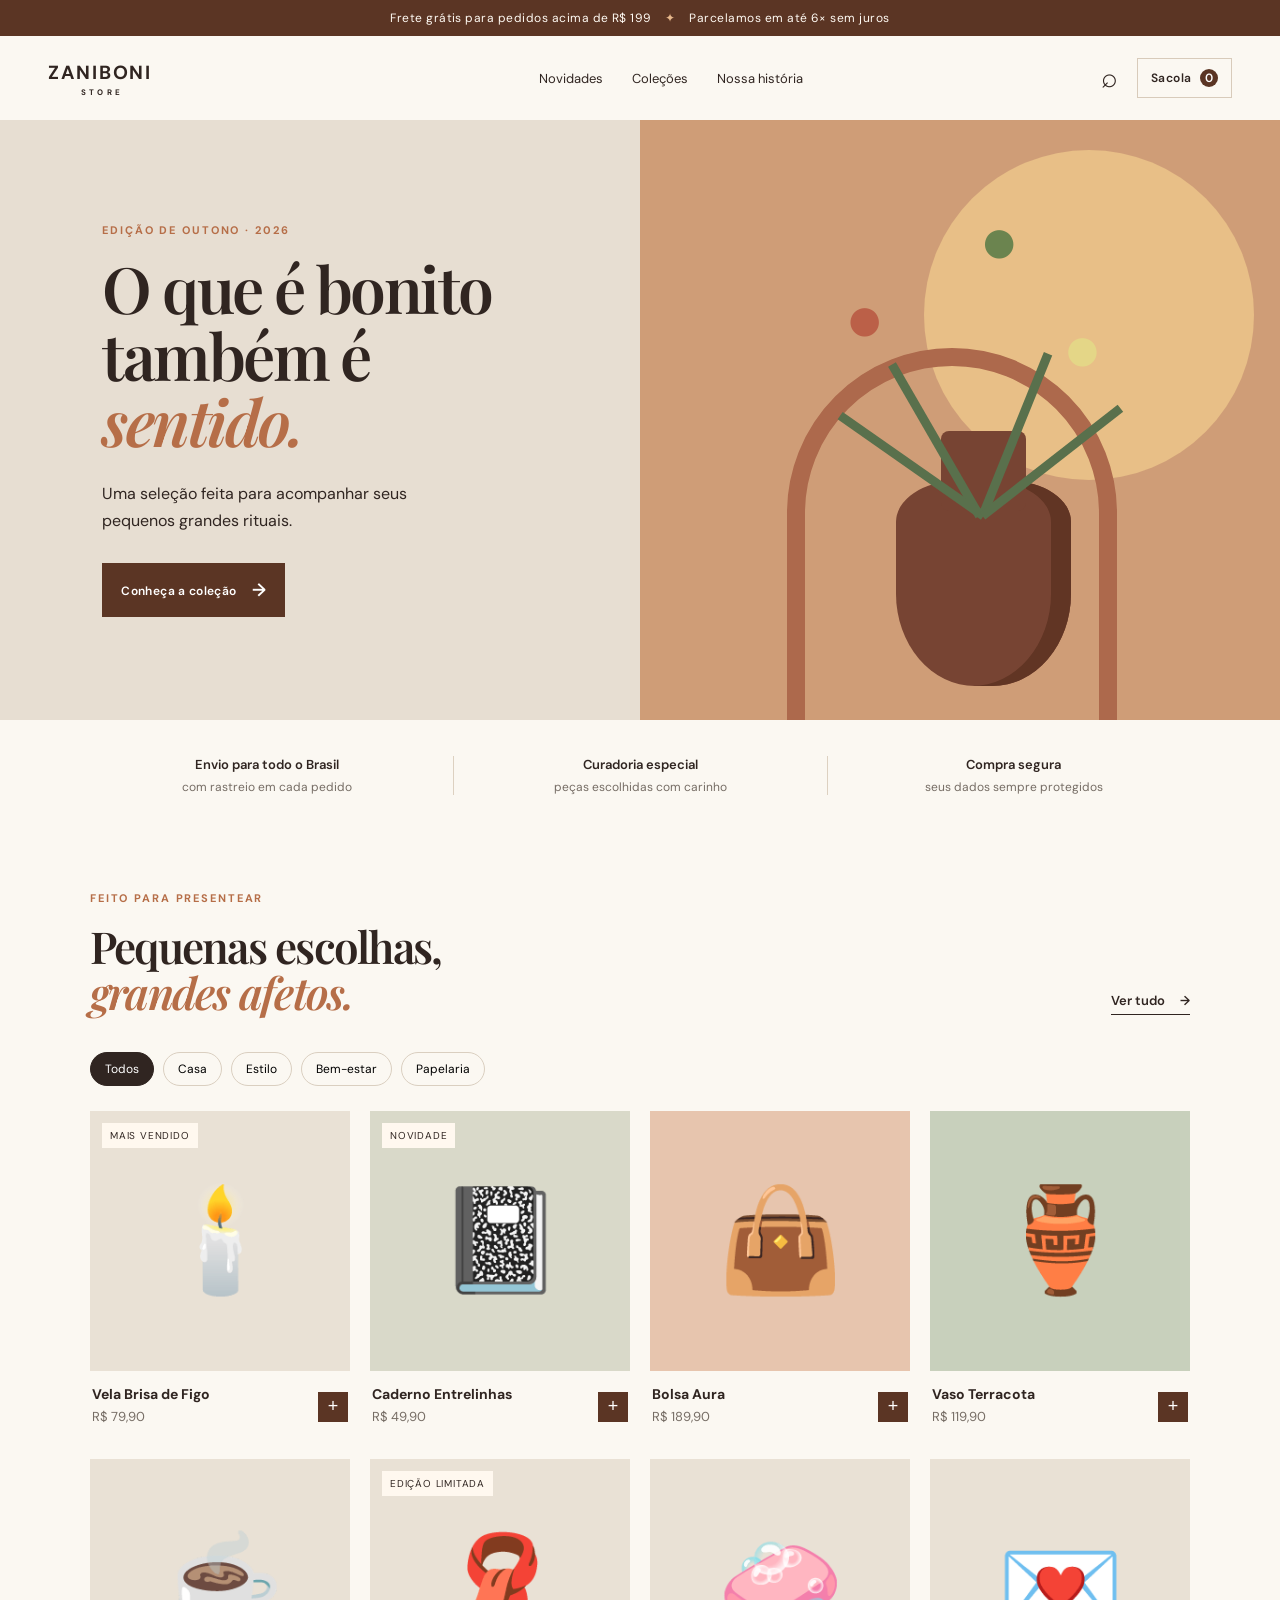
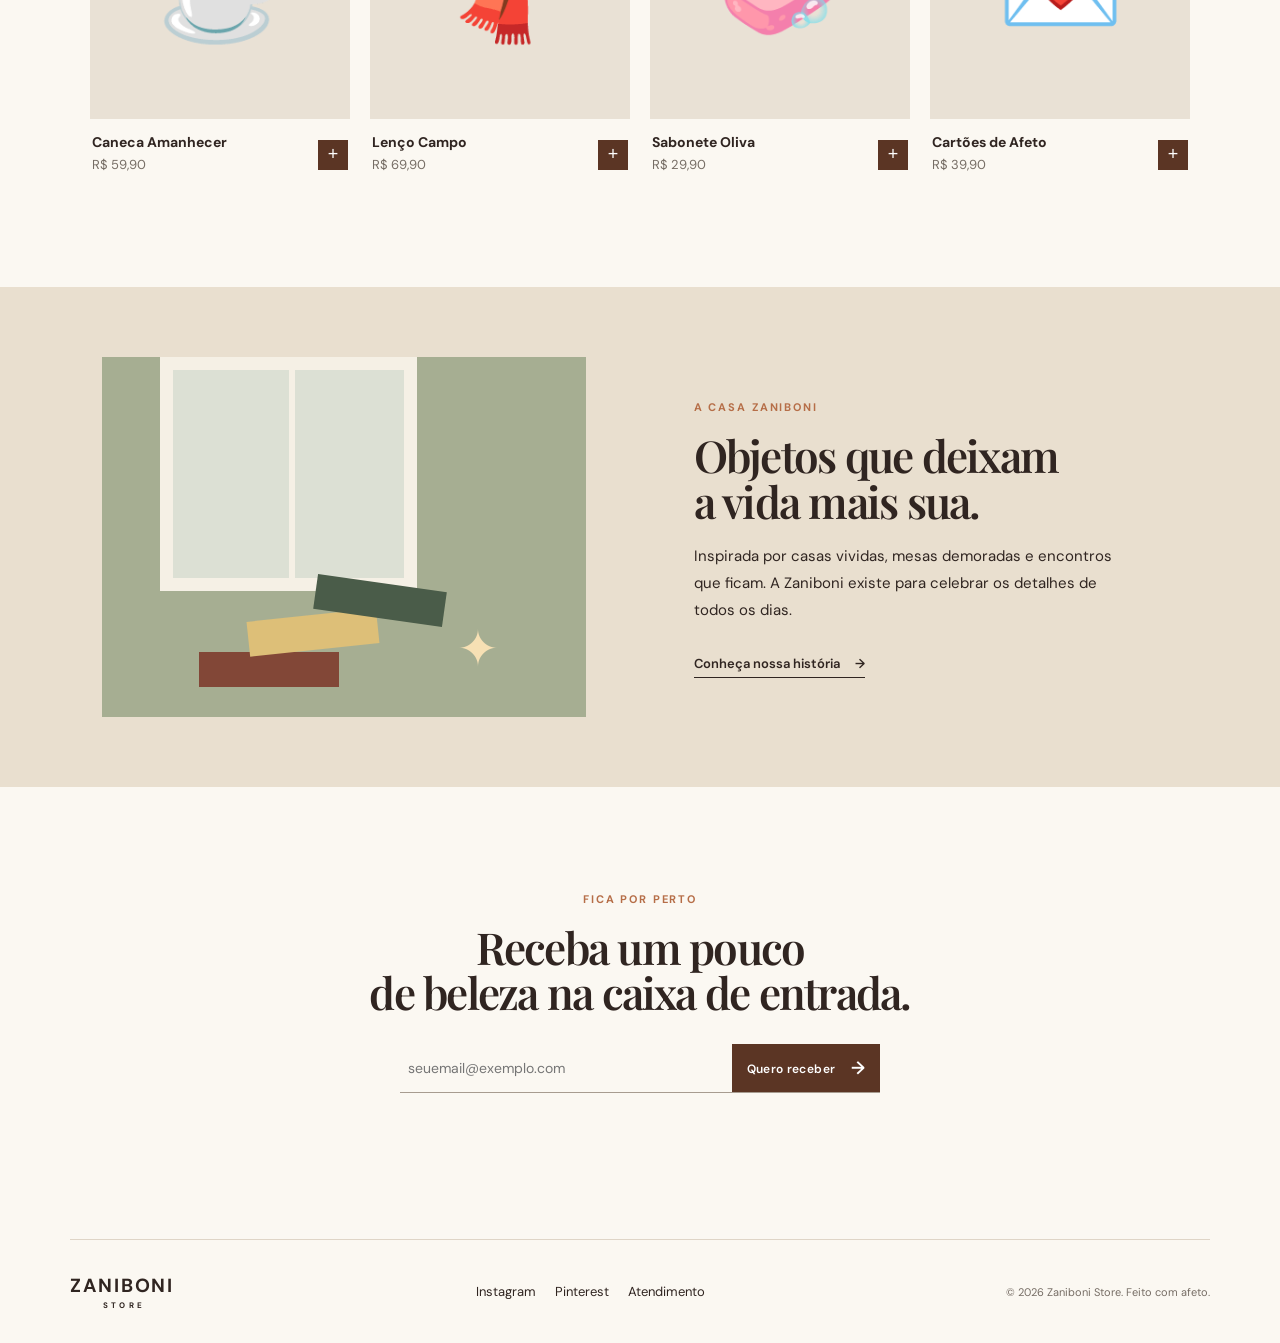
==== index.html @ 6d9a8d6b "feat: criar vitrine Zaniboni Store" ====
<!doctype html>
<html lang="pt-BR">
<head>
  <meta charset="utf-8" />
  <meta name="viewport" content="width=device-width, initial-scale=1" />
  <meta name="theme-color" content="#5a3524" />
  <title>Zaniboni Store — detalhes que contam histórias</title>
  <meta name="description" content="Uma curadoria de objetos, estilo e presentes para tornar o cotidiano especial." />
  <link rel="preconnect" href="https://fonts.googleapis.com" />
  <link rel="preconnect" href="https://fonts.gstatic.com" crossorigin />
  <link href="https://fonts.googleapis.com/css2?family=DM+Sans:wght@400;500;600;700&family=Playfair+Display:ital,wght@0,600;0,700;1,600&display=swap" rel="stylesheet" />
  <link rel="stylesheet" href="styles.css" />
</head>
<body>
  <div class="announcement">Frete grátis para pedidos acima de R$ 199 <span>✦</span> Parcelamos em até 6× sem juros</div>
  <header>
    <a class="brand" href="#inicio" aria-label="Zaniboni Store, início">ZANIBONI<span>STORE</span></a>
    <nav aria-label="Navegação principal"><a href="#novidades">Novidades</a><a href="#colecao">Coleções</a><a href="#sobre">Nossa história</a></nav>
    <div class="header-actions">
      <button class="icon-button" id="searchButton" aria-label="Buscar produtos">⌕</button>
      <button class="cart-button" id="cartButton" aria-label="Abrir carrinho">Sacola <span id="cartCount">0</span></button>
    </div>
  </header>
  <main id="inicio">
    <section class="hero">
      <div class="hero-copy"><p class="eyebrow">EDIÇÃO DE OUTONO · 2026</p><h1>O que é bonito<br />também é <em>sentido.</em></h1><p>Uma seleção feita para acompanhar seus pequenos grandes rituais.</p><a class="button" href="#novidades">Conheça a coleção <span>→</span></a></div>
      <div class="hero-art" aria-label="Vaso com flores estilizado"><div class="sun"></div><div class="arch"></div><div class="vase"><i></i><i></i><i></i><i></i></div><span class="leaf leaf-one">●</span><span class="leaf leaf-two">●</span><span class="leaf leaf-three">●</span></div>
    </section>
    <section class="promise"><div><b>Envio para todo o Brasil</b><span>com rastreio em cada pedido</span></div><div><b>Curadoria especial</b><span>peças escolhidas com carinho</span></div><div><b>Compra segura</b><span>seus dados sempre protegidos</span></div></section>
    <section class="catalog" id="novidades"><div class="section-heading"><div><p class="eyebrow">FEITO PARA PRESENTEAR</p><h2>Pequenas escolhas,<br /><em>grandes afetos.</em></h2></div><button class="text-button" id="allButton">Ver tudo <span>→</span></button></div>
      <div class="filters" aria-label="Filtros de categoria"><button class="filter active" data-category="todos">Todos</button><button class="filter" data-category="casa">Casa</button><button class="filter" data-category="estilo">Estilo</button><button class="filter" data-category="bem-estar">Bem-estar</button><button class="filter" data-category="papelaria">Papelaria</button></div>
      <div class="products" id="productGrid"></div>
    </section>
    <section class="editorial" id="colecao"><div class="editorial-art"><div class="window"></div><div class="book b1"></div><div class="book b2"></div><div class="book b3"></div><div class="cup">✦</div></div><div><p class="eyebrow">A CASA ZANIBONI</p><h2>Objetos que deixam<br />a vida mais sua.</h2><p>Inspirada por casas vividas, mesas demoradas e encontros que ficam. A Zaniboni existe para celebrar os detalhes de todos os dias.</p><a class="line-link" href="#sobre">Conheça nossa história <span>→</span></a></div></section>
    <section class="newsletter" id="sobre"><p class="eyebrow">FICA POR PERTO</p><h2>Receba um pouco<br />de beleza na caixa de entrada.</h2><form id="newsletterForm"><label class="sr-only" for="email">Seu melhor e-mail</label><input id="email" type="email" required placeholder="seuemail@exemplo.com" /><button class="button" type="submit">Quero receber <span>→</span></button></form><p class="form-message" id="formMessage" role="status"></p></section>
  </main>
  <footer><a class="brand" href="#inicio">ZANIBONI<span>STORE</span></a><div><a href="#">Instagram</a><a href="#">Pinterest</a><a href="#">Atendimento</a></div><small>© 2026 Zaniboni Store. Feito com afeto.</small></footer>
  <aside class="cart-panel" id="cartPanel" aria-label="Sacola de compras" aria-hidden="true"><div class="cart-head"><h2>Sua sacola</h2><button class="close" id="closeCart" aria-label="Fechar">×</button></div><div class="cart-items" id="cartItems"></div><div class="cart-empty" id="cartEmpty">Sua sacola ainda está vazia.<br /><button class="line-link" id="continueShopping">Continuar comprando →</button></div><div class="cart-footer" id="cartFooter"><div><span>Subtotal</span><strong id="cartTotal">R$ 0,00</strong></div><button class="button checkout" id="checkoutButton">Finalizar pedido <span>→</span></button></div></aside><div class="overlay" id="overlay"></div>
  <dialog id="searchDialog"><form method="dialog"><button class="close" aria-label="Fechar">×</button><label for="searchInput">O que você procura?</label><input id="searchInput" placeholder="Ex.: vela, caderno, bolsa" autocomplete="off" /><div id="searchResults" class="search-results"></div></form></dialog>
  <script src="script.js"></script>
</body>
</html>
---- styles.css ----
:root{--ink:#302521;--paper:#fbf8f2;--sand:#e9dfcf;--clay:#b66e48;--wine:#5b3524;--sage:#9ca18c}*{box-sizing:border-box}html{scroll-behavior:smooth}body{margin:0;background:var(--paper);color:var(--ink);font-family:'DM Sans',sans-serif}.announcement{background:var(--wine);color:#fffaf3;text-align:center;padding:10px;font-size:12px;letter-spacing:.04em}.announcement span{margin:0 10px;color:#e7b88c}header{height:84px;max-width:1240px;margin:auto;display:flex;align-items:center;justify-content:space-between;padding:0 28px}.brand{font-weight:700;letter-spacing:.1em;color:var(--ink);text-decoration:none;font-size:19px}.brand span{display:block;font-size:8px;letter-spacing:.41em;text-align:center;margin:2px 0 0 4px}nav{display:flex;gap:29px;margin-left:95px}nav a,footer a{color:inherit;text-decoration:none;font-size:13px}.header-actions{display:flex;align-items:center;gap:13px}.icon-button,.cart-button,.close{background:none;border:0;color:var(--ink);cursor:pointer}.icon-button{font-size:28px;font-family:serif;line-height:1}.cart-button{font:600 12px 'DM Sans';letter-spacing:.04em;border:1px solid #d8cbbb;padding:10px 13px}.cart-button span{background:var(--wine);color:white;border-radius:50%;display:inline-grid;place-items:center;width:18px;height:18px;margin-left:5px}.hero{min-height:548px;display:grid;grid-template-columns:1fr 1fr;background:#e7ded2}.hero-copy{padding:103px max(8vw,40px)}.eyebrow{font-size:11px;letter-spacing:.17em;font-weight:700;color:var(--clay);margin:0 0 18px}h1,h2{font:600 clamp(38px,5vw,72px)/1.04 'Playfair Display',serif;letter-spacing:-.04em;margin:0}h1 em,h2 em{color:var(--clay);font-weight:600}h1+p{font-size:16px;line-height:1.7;margin:25px 0 29px;max-width:380px}.button{border:0;background:var(--wine);padding:15px 19px;color:#fff;font:600 12px 'DM Sans';letter-spacing:.03em;text-decoration:none;cursor:pointer;display:inline-block}.button span{font-size:18px;vertical-align:-1px;margin-left:12px}.hero-art{position:relative;overflow:hidden;background:#cf9d77;min-height:548px}.sun{position:absolute;width:330px;height:330px;border-radius:50%;right:4%;top:5%;background:#e8bf87}.arch{position:absolute;width:330px;height:410px;border-radius:180px 180px 0 0;border:18px solid #ad694c;bottom:-38px;left:23%}.vase{position:absolute;z-index:2;width:175px;height:205px;background:#774433;bottom:34px;left:40%;border-radius:35% 35% 45% 45% / 20% 20% 45% 45%;box-shadow:inset -20px 0 #613524}.vase:before{content:'';position:absolute;width:85px;height:80px;background:#774433;left:45px;top:-50px;border-radius:8px}.vase i{position:absolute;width:9px;height:175px;background:#59704c;bottom:170px;transform-origin:bottom}.vase i:nth-child(1){left:79px;transform:rotate(-30deg)}.vase i:nth-child(2){left:82px;transform:rotate(22deg)}.vase i:nth-child(3){left:83px;transform:rotate(-55deg)}.vase i:nth-child(4){left:82px;transform:rotate(52deg)}.leaf{position:absolute;color:#bb6048;font-size:66px;z-index:1}.leaf-one{left:32%;top:26%}.leaf-two{left:53%;top:13%;color:#6b844f}.leaf-three{left:66%;top:31%;color:#e4d687}.promise{max-width:1140px;margin:0 auto;padding:36px 10px;display:grid;grid-template-columns:repeat(3,1fr);text-align:center}.promise div+div{border-left:1px solid #ddd1c1}.promise b,.promise span{display:block}.promise b{font:600 13px 'DM Sans';margin-bottom:6px}.promise span{font-size:12px;color:#766d65}.catalog{max-width:1140px;margin:60px auto 100px;padding:0 20px}.section-heading{display:flex;justify-content:space-between;align-items:end;margin-bottom:37px}.section-heading h2,.editorial h2,.newsletter h2{font-size:44px}.text-button,.line-link{border:0;background:none;color:var(--ink);font:600 13px 'DM Sans';padding:0;cursor:pointer;text-decoration:none;border-bottom:1px solid var(--ink);padding-bottom:5px}.text-button span,.line-link span{margin-left:12px}.filters{display:flex;gap:9px;margin-bottom:25px;flex-wrap:wrap}.filter{border:1px solid #dacfc0;background:transparent;border-radius:20px;padding:8px 14px;cursor:pointer;font:12px 'DM Sans'}.filter.active{background:var(--ink);color:#fff;border-color:var(--ink)}.products{display:grid;grid-template-columns:repeat(4,1fr);gap:20px}.product{min-width:0}.product-art{height:260px;display:grid;place-items:center;font-size:102px;background:#e9e1d5;position:relative}.product:nth-child(2) .product-art{background:#d9d9c9}.product:nth-child(3) .product-art{background:#e7c5ae}.product:nth-child(4) .product-art{background:#c8d0bc}.product-tag{position:absolute;top:12px;left:12px;background:#fff8ef;font-size:10px;padding:6px 8px;letter-spacing:.08em}.product-info{padding:14px 2px}.product-info h3{font-size:14px;margin:0 0 5px}.product-info p{font-size:13px;margin:0;color:#766d65}.product-info button{float:right;border:0;background:var(--wine);color:#fff;width:30px;height:30px;font-size:18px;cursor:pointer;margin-top:-33px}.editorial{background:var(--sand);display:grid;grid-template-columns:1fr 1fr;align-items:center;gap:10%;padding:70px max(8vw,35px)}.editorial>div:last-child{max-width:430px}.editorial h2{margin-bottom:20px}.editorial h2+p{line-height:1.8;font-size:15px;margin-bottom:28px}.editorial-art{height:360px;background:#a6ae92;position:relative;overflow:hidden}.window{position:absolute;width:53%;height:65%;background:#dce0d4;left:12%;top:0;border:13px solid #f5f0e5}.window:after{content:'';position:absolute;left:50%;height:100%;border-left:6px solid #f5f0e5}.book{position:absolute;bottom:30px;height:35px}.b1{left:20%;width:140px;background:#824737}.b2{left:30%;width:130px;background:#ddbf78;transform:rotate(-6deg);bottom:67px}.b3{left:44%;width:130px;background:#4a5c49;transform:rotate(8deg);bottom:99px}.cup{position:absolute;bottom:35px;right:18%;font-size:50px;color:#f7e0b4}.newsletter{text-align:center;padding:105px 22px}.newsletter h2{margin-bottom:29px}.newsletter form{display:flex;max-width:480px;margin:auto;border-bottom:1px solid #a79c90}.newsletter input{flex:1;border:0;background:transparent;padding:14px 8px;font:14px 'DM Sans';outline:none}.newsletter .button{padding:12px 15px}.form-message{font-size:13px;color:#5f7651;height:15px}footer{border-top:1px solid #dfd5c7;max-width:1140px;margin:auto;padding:33px 0;display:flex;justify-content:space-between;align-items:center}footer div{display:flex;gap:19px}footer small{font-size:11px;color:#766d65}.cart-panel{position:fixed;z-index:10;top:0;right:-460px;width:min(430px,100vw);height:100vh;background:var(--paper);transition:right .3s ease;padding:26px;display:flex;flex-direction:column;box-shadow:-3px 0 20px #0002}.cart-panel.open{right:0}.overlay{position:fixed;inset:0;background:#25181066;z-index:9;opacity:0;visibility:hidden;transition:.3s}.overlay.open{opacity:1;visibility:visible}.cart-head{display:flex;justify-content:space-between;border-bottom:1px solid #ddd1c1;padding-bottom:18px}.cart-head h2{font-size:30px}.close{font-size:32px}.cart-items{flex:1;overflow:auto}.cart-line{display:flex;gap:12px;padding:17px 0;border-bottom:1px solid #e3d9cc}.cart-emoji{font-size:38px;background:var(--sand);width:70px;display:grid;place-items:center}.cart-line h3{font-size:13px;margin:0 0 5px}.cart-line p{margin:0;font-size:12px}.remove{border:0;background:none;text-decoration:underline;font-size:11px;padding:5px 0;cursor:pointer}.cart-footer{border-top:1px solid #ddd1c1;padding-top:19px}.cart-footer>div{display:flex;justify-content:space-between;margin-bottom:16px;font-size:14px}.checkout{width:100%}.cart-empty{text-align:center;font:16px/1.7 'Playfair Display';padding-top:100px;flex:1}.cart-empty button{margin-top:14px}.cart-footer,.cart-empty{display:none}dialog{border:0;padding:35px;width:min(560px,92vw);box-shadow:0 18px 55px #0004;background:var(--paper)}dialog::backdrop{background:#25181099}dialog form{position:relative}dialog label{display:block;font:30px 'Playfair Display';margin-bottom:13px}dialog input{border:0;border-bottom:1px solid #83776c;width:100%;background:transparent;font:16px 'DM Sans';padding:13px 0;outline:none}.search-results{padding-top:12px}.search-result{width:100%;display:flex;justify-content:space-between;background:none;border:0;padding:11px 0;border-bottom:1px solid #e5dbd0;text-align:left;font:13px 'DM Sans';cursor:pointer}.sr-only{position:absolute;overflow:hidden;clip:rect(0,0,0,0);width:1px;height:1px}@media(max-width:720px){header{height:68px;padding:0 17px}nav{display:none}.hero{grid-template-columns:1fr}.hero-copy{padding:75px 30px}.hero-art{min-height:340px}.promise{grid-template-columns:1fr;padding:20px}.promise div{padding:13px}.promise div+div{border-left:0;border-top:1px solid #ddd1c1}.catalog{margin:60px auto}.section-heading h2,.editorial h2,.newsletter h2{font-size:36px}.products{grid-template-columns:repeat(2,1fr);gap:14px}.product-art{height:190px;font-size:72px}.editorial{grid-template-columns:1fr;padding:48px 28px;gap:40px}.editorial-art{height:285px}footer{margin:0 20px;display:block;text-align:center}footer .brand{display:inline-block}footer div{justify-content:center;margin:20px 0}.hero-art .vase{left:37%}}
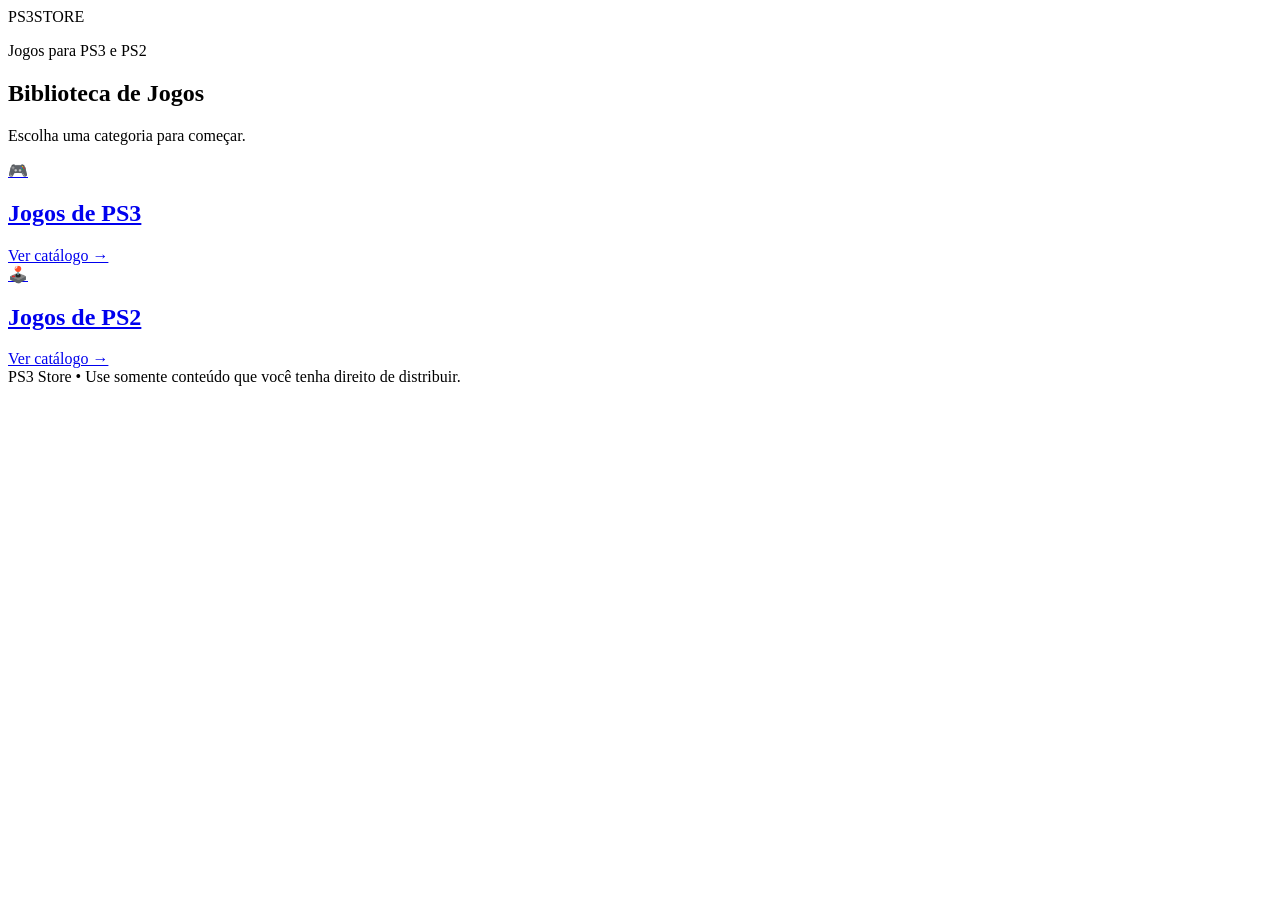
==== commit 751a12e3: "Atualizar o index.html" ====
--- a/index.html
+++ b/index.html
@@ -1,42 +1,36 @@
-<!doctype html>
+<!DOCTYPE html>
 <html lang="pt-BR">
 <head>
-  <meta charset="utf-8" />
-  <meta name="viewport" content="width=device-width, initial-scale=1" />
-  <meta name="theme-color" content="#5a3524" />
-  <title>Zaniboni Store — detalhes que contam histórias</title>
-  <meta name="description" content="Uma curadoria de objetos, estilo e presentes para tornar o cotidiano especial." />
-  <link rel="preconnect" href="https://fonts.googleapis.com" />
-  <link rel="preconnect" href="https://fonts.gstatic.com" crossorigin />
-  <link href="https://fonts.googleapis.com/css2?family=DM+Sans:wght@400;500;600;700&family=Playfair+Display:ital,wght@0,600;0,700;1,600&display=swap" rel="stylesheet" />
-  <link rel="stylesheet" href="styles.css" />
+  <meta charset="UTF-8">
+  <meta name="viewport" content="width=device-width, initial-scale=1.0">
+  <title>PS3 Store</title>
+  <link rel="stylesheet" href="style.css">
 </head>
 <body>
-  <div class="announcement">Frete grátis para pedidos acima de R$ 199 <span>✦</span> Parcelamos em até 6× sem juros</div>
   <header>
-    <a class="brand" href="#inicio" aria-label="Zaniboni Store, início">ZANIBONI<span>STORE</span></a>
-    <nav aria-label="Navegação principal"><a href="#novidades">Novidades</a><a href="#colecao">Coleções</a><a href="#sobre">Nossa história</a></nav>
-    <div class="header-actions">
-      <button class="icon-button" id="searchButton" aria-label="Buscar produtos">⌕</button>
-      <button class="cart-button" id="cartButton" aria-label="Abrir carrinho">Sacola <span id="cartCount">0</span></button>
-    </div>
+    <div class="logo">PS3<span>STORE</span></div>
+    <p>Jogos para PS3 e PS2</p>
   </header>
-  <main id="inicio">
+
+  <main>
     <section class="hero">
-      <div class="hero-copy"><p class="eyebrow">EDIÇÃO DE OUTONO · 2026</p><h1>O que é bonito<br />também é <em>sentido.</em></h1><p>Uma seleção feita para acompanhar seus pequenos grandes rituais.</p><a class="button" href="#novidades">Conheça a coleção <span>→</span></a></div>
-      <div class="hero-art" aria-label="Vaso com flores estilizado"><div class="sun"></div><div class="arch"></div><div class="vase"><i></i><i></i><i></i><i></i></div><span class="leaf leaf-one">●</span><span class="leaf leaf-two">●</span><span class="leaf leaf-three">●</span></div>
+      <h1>Biblioteca de Jogos</h1>
+      <p>Escolha uma categoria para começar.</p>
+      <div class="categories">
+        <a class="category ps3" href="ps3.html">
+          <div class="icon">🎮</div>
+          <h2>Jogos de PS3</h2>
+          <span>Ver catálogo →</span>
+        </a>
+        <a class="category ps2" href="ps2.html">
+          <div class="icon">🕹️</div>
+          <h2>Jogos de PS2</h2>
+          <span>Ver catálogo →</span>
+        </a>
+      </div>
     </section>
-    <section class="promise"><div><b>Envio para todo o Brasil</b><span>com rastreio em cada pedido</span></div><div><b>Curadoria especial</b><span>peças escolhidas com carinho</span></div><div><b>Compra segura</b><span>seus dados sempre protegidos</span></div></section>
-    <section class="catalog" id="novidades"><div class="section-heading"><div><p class="eyebrow">FEITO PARA PRESENTEAR</p><h2>Pequenas escolhas,<br /><em>grandes afetos.</em></h2></div><button class="text-button" id="allButton">Ver tudo <span>→</span></button></div>
-      <div class="filters" aria-label="Filtros de categoria"><button class="filter active" data-category="todos">Todos</button><button class="filter" data-category="casa">Casa</button><button class="filter" data-category="estilo">Estilo</button><button class="filter" data-category="bem-estar">Bem-estar</button><button class="filter" data-category="papelaria">Papelaria</button></div>
-      <div class="products" id="productGrid"></div>
-    </section>
-    <section class="editorial" id="colecao"><div class="editorial-art"><div class="window"></div><div class="book b1"></div><div class="book b2"></div><div class="book b3"></div><div class="cup">✦</div></div><div><p class="eyebrow">A CASA ZANIBONI</p><h2>Objetos que deixam<br />a vida mais sua.</h2><p>Inspirada por casas vividas, mesas demoradas e encontros que ficam. A Zaniboni existe para celebrar os detalhes de todos os dias.</p><a class="line-link" href="#sobre">Conheça nossa história <span>→</span></a></div></section>
-    <section class="newsletter" id="sobre"><p class="eyebrow">FICA POR PERTO</p><h2>Receba um pouco<br />de beleza na caixa de entrada.</h2><form id="newsletterForm"><label class="sr-only" for="email">Seu melhor e-mail</label><input id="email" type="email" required placeholder="seuemail@exemplo.com" /><button class="button" type="submit">Quero receber <span>→</span></button></form><p class="form-message" id="formMessage" role="status"></p></section>
   </main>
-  <footer><a class="brand" href="#inicio">ZANIBONI<span>STORE</span></a><div><a href="#">Instagram</a><a href="#">Pinterest</a><a href="#">Atendimento</a></div><small>© 2026 Zaniboni Store. Feito com afeto.</small></footer>
-  <aside class="cart-panel" id="cartPanel" aria-label="Sacola de compras" aria-hidden="true"><div class="cart-head"><h2>Sua sacola</h2><button class="close" id="closeCart" aria-label="Fechar">×</button></div><div class="cart-items" id="cartItems"></div><div class="cart-empty" id="cartEmpty">Sua sacola ainda está vazia.<br /><button class="line-link" id="continueShopping">Continuar comprando →</button></div><div class="cart-footer" id="cartFooter"><div><span>Subtotal</span><strong id="cartTotal">R$ 0,00</strong></div><button class="button checkout" id="checkoutButton">Finalizar pedido <span>→</span></button></div></aside><div class="overlay" id="overlay"></div>
-  <dialog id="searchDialog"><form method="dialog"><button class="close" aria-label="Fechar">×</button><label for="searchInput">O que você procura?</label><input id="searchInput" placeholder="Ex.: vela, caderno, bolsa" autocomplete="off" /><div id="searchResults" class="search-results"></div></form></dialog>
-  <script src="script.js"></script>
+
+  <footer>PS3 Store • Use somente conteúdo que você tenha direito de distribuir.</footer>
 </body>
 </html>
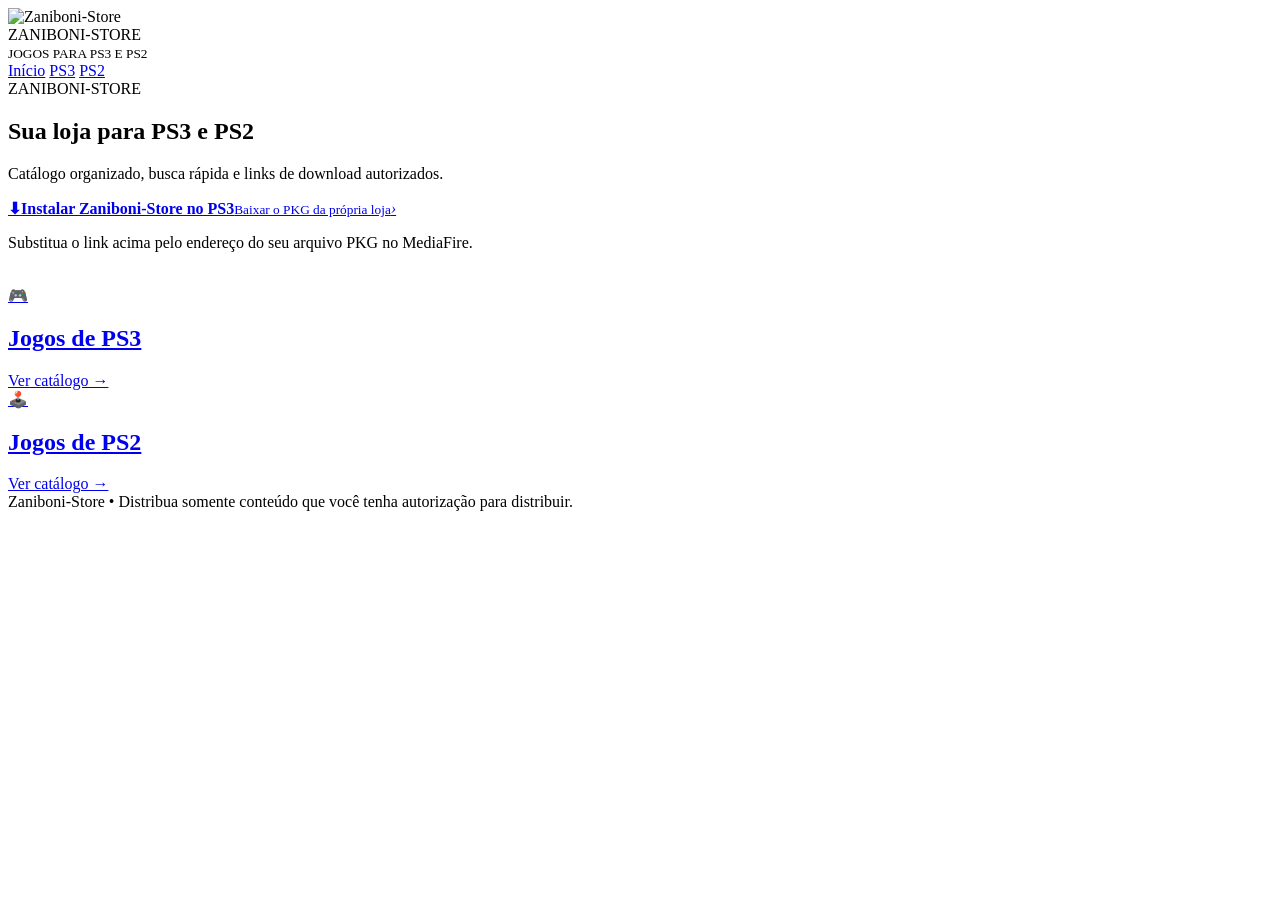
==== commit 410a9178: "Update index.html" ====
--- a/index.html
+++ b/index.html
@@ -3,34 +3,43 @@
 <head>
   <meta charset="UTF-8">
   <meta name="viewport" content="width=device-width, initial-scale=1.0">
-  <title>PS3 Store</title>
+  <meta name="theme-color" content="#087cff">
+  <title>Zaniboni-Store — PS3 e PS2</title>
+  <link rel="icon" type="image/png" href="assets/zaniboni-store.png">
   <link rel="stylesheet" href="style.css">
 </head>
 <body>
-  <header>
-    <div class="logo">PS3<span>STORE</span></div>
-    <p>Jogos para PS3 e PS2</p>
-  </header>
+<header>
+  <div class="brand">
+    <img src="assets/zaniboni-store.png" alt="Zaniboni-Store">
+    <div><div class="logo">ZANIBONI-<span>STORE</span></div><small>JOGOS PARA PS3 E PS2</small></div>
+  </div>
+  <nav>
+    <a href="index.html">Início</a>
+    <a href="ps3.html">PS3</a>
+    <a href="ps2.html">PS2</a>
+  </nav>
+</header>
 
-  <main>
-    <section class="hero">
-      <h1>Biblioteca de Jogos</h1>
-      <p>Escolha uma categoria para começar.</p>
-      <div class="categories">
-        <a class="category ps3" href="ps3.html">
-          <div class="icon">🎮</div>
-          <h2>Jogos de PS3</h2>
-          <span>Ver catálogo →</span>
-        </a>
-        <a class="category ps2" href="ps2.html">
-          <div class="icon">🕹️</div>
-          <h2>Jogos de PS2</h2>
-          <span>Ver catálogo →</span>
-        </a>
-      </div>
-    </section>
-  </main>
+<main>
+  <section class="hero">
+    <div>
+      <span class="tag">ZANIBONI-STORE</span>
+      <h1>Sua loja para <span>PS3 e PS2</span></h1>
+      <p>Catálogo organizado, busca rápida e links de download autorizados.</p>
+      <a class="install" href="https://SEU-LINK-MEDIAFIRE-AQUI" target="_blank" rel="noopener">
+        <b>⬇</b><span><strong>Instalar Zaniboni-Store no PS3</strong><small>Baixar o PKG da própria loja</small></span><i>›</i>
+      </a>
+      <p class="notice">Substitua o link acima pelo endereço do seu arquivo PKG no MediaFire.</p>
+    </div>
+    <img class="hero-icon" src="assets/zaniboni-store.png" alt="">
+  </section>
 
-  <footer>PS3 Store • Use somente conteúdo que você tenha direito de distribuir.</footer>
+  <section class="categories">
+    <a class="category" href="ps3.html"><b>🎮</b><div><h2>Jogos de PS3</h2><span>Ver catálogo →</span></div></a>
+    <a class="category" href="ps2.html"><b>🕹️</b><div><h2>Jogos de PS2</h2><span>Ver catálogo →</span></div></a>
+  </section>
+</main>
+<footer>Zaniboni-Store • Distribua somente conteúdo que você tenha autorização para distribuir.</footer>
 </body>
 </html>
